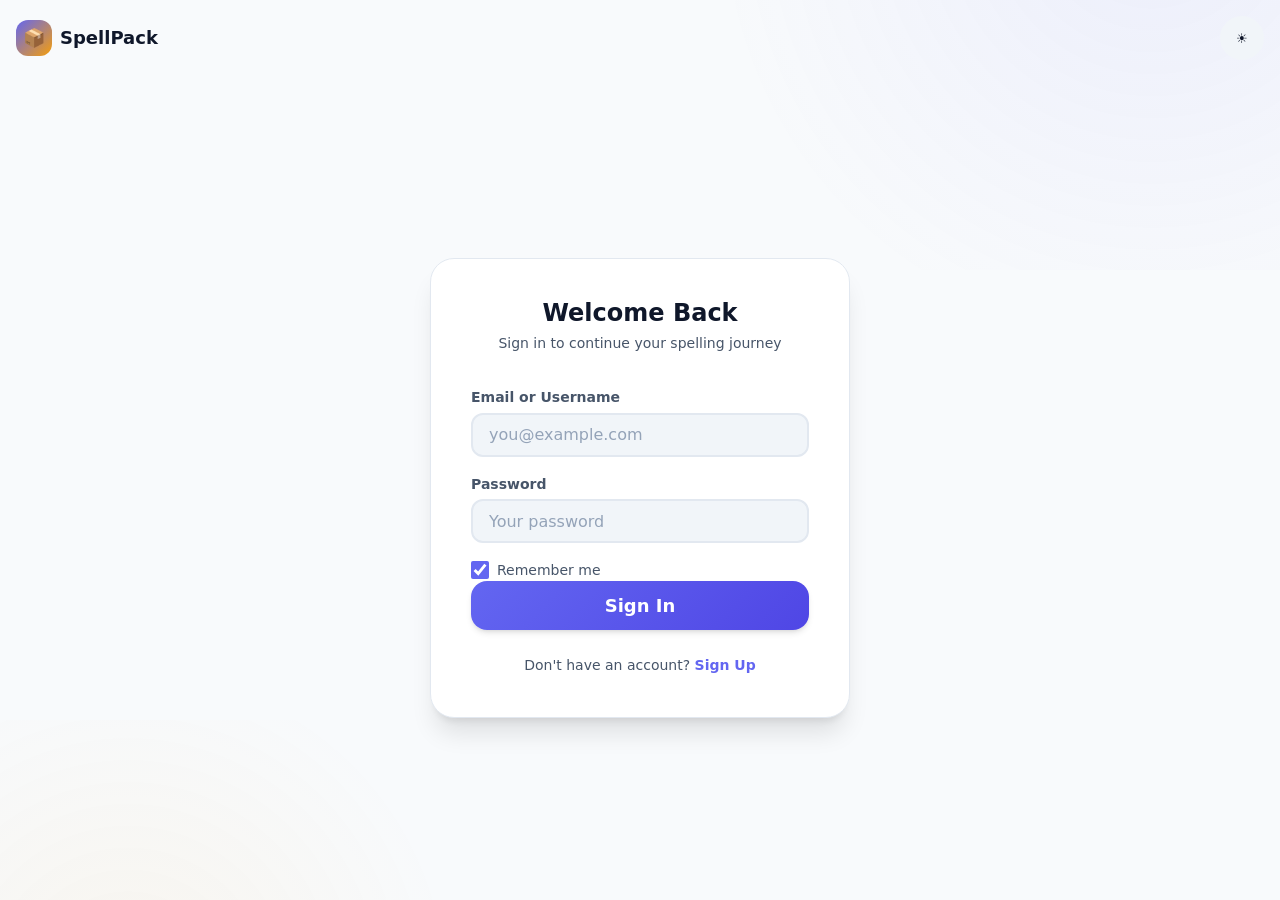
==== game frontend/dashboard.html @ a52f3a6e "first push" ====
<!DOCTYPE html>
<html lang="en">
<head>
  <meta charset="UTF-8">
  <meta name="viewport" content="width=device-width, initial-scale=1.0, viewport-fit=cover">
  <title>Dashboard - SpellPack</title>
  <link rel="stylesheet" href="css/style.css">
  <link rel="stylesheet" href="css/dashboard.css">
  <script>
    document.documentElement.setAttribute('data-theme', localStorage.getItem('theme') || 'light');
  </script>
</head>
<body>
  <div class="app-shell dashboard-page">
    <header class="app-header">
      <div class="app-header__brand">
        <span class="app-header__brand-icon">📦</span>
        SpellPack
      </div>
      <div class="app-header__actions">
        <button id="theme-toggle" class="btn-icon theme-toggle" aria-label="Toggle dark mode">
          <span class="theme-toggle__icon theme-toggle__icon--sun">☀️</span>
          <span class="theme-toggle__icon theme-toggle__icon--moon">🌙</span>
        </button>
      </div>
    </header>

    <main class="app-main">
      <div id="dashboard-loading" class="loading-screen">
        <div class="spinner"></div>
        <p class="text-muted">Loading dashboard...</p>
      </div>

      <div id="dashboard-content" hidden>
        <section class="dashboard-greeting">
          <h2 id="user-greeting">Welcome back!</h2>
          <p>Ready to pack some letters today?</p>
        </section>

        <section class="stats-grid">
          <div class="stat-card">
            <span class="stat-card__icon stat-card__icon--level">🎯</span>
            <span class="stat-card__label">Current Level</span>
            <span class="stat-card__value" id="stat-level">1</span>
          </div>
          <div class="stat-card">
            <span class="stat-card__icon stat-card__icon--score">⭐</span>
            <span class="stat-card__label">Total Score</span>
            <span class="stat-card__value" id="stat-score">0</span>
          </div>
          <div class="stat-card">
            <span class="stat-card__icon stat-card__icon--completed">✅</span>
            <span class="stat-card__label">Completed</span>
            <span class="stat-card__value" id="stat-completed">0</span>
          </div>
          <div class="stat-card">
            <span class="stat-card__icon stat-card__icon--streak">📊</span>
            <span class="stat-card__label">Total Levels</span>
            <span class="stat-card__value" id="stat-total">210</span>
          </div>
        </section>

        <section class="action-cards">
          <a href="#" id="continue-game" class="action-card action-card--continue">
            <span class="action-card__icon">▶️</span>
            <div class="action-card__content">
              <div class="action-card__title">Continue Game</div>
              <div class="action-card__subtitle">Resume at <span id="continue-level">Level 1</span></div>
            </div>
            <span class="action-card__arrow">›</span>
          </a>
          <a href="game.html" id="play-new" class="action-card action-card--primary">
            <span class="action-card__icon">🎮</span>
            <div class="action-card__content">
              <div class="action-card__title">Play Game</div>
              <div class="action-card__subtitle">Start spelling and packing letters</div>
            </div>
            <span class="action-card__arrow">›</span>
          </a>
        </section>

        <section class="progress-section">
          <div class="progress-section__header">
            <h3>Your Progress</h3>
            <span class="progress-section__percent" id="progress-percent">0%</span>
          </div>
          <div class="progress-bar">
            <div class="progress-bar__fill" id="progress-fill" style="width: 0%"></div>
          </div>
          <div class="progress-section__footer">
            <span id="progress-completed">0 completed</span>
            <span id="progress-remaining">210 remaining</span>
          </div>
        </section>

        <section class="level-preview">
          <h3>Level Map</h3>
          <div class="level-preview__grid" id="level-preview-grid"></div>
        </section>
      </div>
    </main>

    <nav class="bottom-nav" aria-label="Main navigation">
      <a href="dashboard.html" class="bottom-nav__item active" data-page="dashboard">
        <svg viewBox="0 0 24 24" fill="none" stroke="currentColor" stroke-width="2"><path d="M3 9l9-7 9 7v11a2 2 0 01-2 2H5a2 2 0 01-2-2z"/><polyline points="9 22 9 12 15 12 15 22"/></svg>
        Home
      </a>
      <a href="game.html" class="bottom-nav__item" data-page="game">
        <svg viewBox="0 0 24 24" fill="none" stroke="currentColor" stroke-width="2"><rect x="2" y="6" width="20" height="12" rx="2"/><line x1="6" y1="12" x2="10" y2="12"/><line x1="8" y1="10" x2="8" y2="14"/></svg>
        Play
      </a>
      <a href="profile.html" class="bottom-nav__item" data-page="profile">
        <svg viewBox="0 0 24 24" fill="none" stroke="currentColor" stroke-width="2"><path d="M20 21v-2a4 4 0 00-4-4H8a4 4 0 00-4 4v2"/><circle cx="12" cy="7" r="4"/></svg>
        Profile
      </a>
    </nav>
  </div>

  <script src="js/api.js"></script>
  <script src="js/dashboard.js"></script>
</body>
</html>
---- game frontend/css/style.css ----
/**
 * Global Styles - Theme, typography, layout utilities
 */

:root {
  --color-primary: #6366f1;
  --color-primary-dark: #4f46e5;
  --color-primary-light: #818cf8;
  --color-secondary: #f59e0b;
  --color-secondary-dark: #d97706;
  --color-success: #10b981;
  --color-error: #ef4444;
  --color-warning: #f59e0b;
  --bg-primary: #f8fafc;
  --bg-secondary: #ffffff;
  --bg-tertiary: #f1f5f9;
  --bg-card: #ffffff;
  --bg-overlay: rgba(15, 23, 42, 0.5);
  --text-primary: #0f172a;
  --text-secondary: #475569;
  --text-muted: #94a3b8;
  --text-inverse: #ffffff;
  --border-color: #e2e8f0;
  --border-radius-sm: 0.5rem;
  --border-radius-md: 0.75rem;
  --border-radius-lg: 1rem;
  --border-radius-xl: 1.5rem;
  --border-radius-full: 9999px;
  --shadow-sm: 0 1px 2px rgba(0, 0, 0, 0.05);
  --shadow-md: 0 4px 6px -1px rgba(0, 0, 0, 0.1), 0 2px 4px -2px rgba(0, 0, 0, 0.1);
  --shadow-lg: 0 10px 15px -3px rgba(0, 0, 0, 0.1), 0 4px 6px -4px rgba(0, 0, 0, 0.1);
  --shadow-xl: 0 20px 25px -5px rgba(0, 0, 0, 0.1), 0 8px 10px -6px rgba(0, 0, 0, 0.1);
  --font-family: 'Segoe UI', system-ui, -apple-system, BlinkMacSystemFont, sans-serif;
  --font-size-xs: clamp(0.7rem, 1.5vw, 0.75rem);
  --font-size-sm: clamp(0.8rem, 2vw, 0.875rem);
  --font-size-base: clamp(0.9rem, 2.5vw, 1rem);
  --font-size-lg: clamp(1rem, 3vw, 1.125rem);
  --font-size-xl: clamp(1.15rem, 3.5vw, 1.25rem);
  --font-size-2xl: clamp(1.35rem, 4vw, 1.5rem);
  --font-size-3xl: clamp(1.75rem, 5vw, 2rem);
  --font-size-4xl: clamp(2rem, 6vw, 2.75rem);
  --spacing-xs: 0.25rem;
  --spacing-sm: 0.5rem;
  --spacing-md: 1rem;
  --spacing-lg: 1.5rem;
  --spacing-xl: 2rem;
  --spacing-2xl: 3rem;
  --transition-fast: 150ms ease;
  --transition-base: 250ms ease;
  --transition-slow: 400ms ease;
  --header-height: 3.5rem;
  --bottom-nav-height: 4rem;
  --touch-target: 44px;
}

[data-theme='dark'] {
  --color-primary: #818cf8;
  --color-primary-dark: #6366f1;
  --color-primary-light: #a5b4fc;
  --bg-primary: #0f172a;
  --bg-secondary: #1e293b;
  --bg-tertiary: #334155;
  --bg-card: #1e293b;
  --bg-overlay: rgba(0, 0, 0, 0.7);
  --text-primary: #f1f5f9;
  --text-secondary: #cbd5e1;
  --text-muted: #64748b;
  --border-color: #334155;
  --shadow-sm: 0 1px 2px rgba(0, 0, 0, 0.3);
  --shadow-md: 0 4px 6px -1px rgba(0, 0, 0, 0.4);
  --shadow-lg: 0 10px 15px -3px rgba(0, 0, 0, 0.4);
  --shadow-xl: 0 20px 25px -5px rgba(0, 0, 0, 0.5);
}

*, *::before, *::after { box-sizing: border-box; margin: 0; padding: 0; }

html {
  font-size: 16px;
  -webkit-text-size-adjust: 100%;
  scroll-behavior: smooth;
}

body {
  font-family: var(--font-family);
  font-size: var(--font-size-base);
  line-height: 1.6;
  color: var(--text-primary);
  background-color: var(--bg-primary);
  min-height: 100vh;
  min-height: 100dvh;
  overflow-x: hidden;
  -webkit-font-smoothing: antialiased;
}

img, svg { display: block; max-width: 100%; }
a { color: var(--color-primary); text-decoration: none; transition: color var(--transition-fast); }
a:hover { color: var(--color-primary-dark); }
button { font-family: inherit; cursor: pointer; border: none; background: none; }
input, textarea, select { font-family: inherit; font-size: inherit; }
ul, ol { list-style: none; }

.app-shell {
  display: flex;
  flex-direction: column;
  width: 100%;
  max-width: 100vw;
  min-height: 100vh;
  min-height: 100dvh;
  overflow: hidden;
}

.app-main {
  flex: 1;
  display: flex;
  flex-direction: column;
  overflow-y: auto;
  overflow-x: hidden;
  -webkit-overflow-scrolling: touch;
}

h1, h2, h3, h4 { line-height: 1.2; font-weight: 700; color: var(--text-primary); }
h1 { font-size: var(--font-size-4xl); }
h2 { font-size: var(--font-size-3xl); }
h3 { font-size: var(--font-size-2xl); }
h4 { font-size: var(--font-size-xl); }
p { color: var(--text-secondary); }
.text-muted { color: var(--text-muted); }
.text-center { text-align: center; }

.btn {
  display: inline-flex;
  align-items: center;
  justify-content: center;
  gap: var(--spacing-sm);
  min-height: var(--touch-target);
  min-width: var(--touch-target);
  padding: 0.625rem 1.25rem;
  font-size: var(--font-size-base);
  font-weight: 600;
  border-radius: var(--border-radius-md);
  transition: all var(--transition-base);
  white-space: nowrap;
  user-select: none;
  -webkit-tap-highlight-color: transparent;
}

.btn:disabled, .btn.loading { opacity: 0.6; cursor: not-allowed; pointer-events: none; }

.btn-primary {
  background: linear-gradient(135deg, var(--color-primary), var(--color-primary-dark));
  color: var(--text-inverse);
  box-shadow: var(--shadow-md);
}

.btn-primary:hover:not(:disabled) { transform: translateY(-2px); box-shadow: var(--shadow-lg); }
.btn-primary:active:not(:disabled) { transform: translateY(0); }

.btn-secondary {
  background: var(--bg-tertiary);
  color: var(--text-primary);
  border: 1px solid var(--border-color);
}

.btn-secondary:hover:not(:disabled) { background: var(--border-color); }

.btn-outline {
  background: transparent;
  color: var(--color-primary);
  border: 2px solid var(--color-primary);
}

.btn-outline:hover:not(:disabled) { background: var(--color-primary); color: var(--text-inverse); }
.btn-success { background: linear-gradient(135deg, var(--color-success), #059669); color: var(--text-inverse); box-shadow: var(--shadow-md); }
.btn-danger { background: var(--color-error); color: var(--text-inverse); }
.btn-lg { padding: 0.875rem 1.75rem; font-size: var(--font-size-lg); border-radius: var(--border-radius-lg); }
.btn-sm { padding: 0.375rem 0.875rem; font-size: var(--font-size-sm); min-height: 36px; }
.btn-block { width: 100%; }

.btn-icon {
  width: var(--touch-target);
  height: var(--touch-target);
  padding: 0;
  border-radius: var(--border-radius-full);
  background: var(--bg-tertiary);
  color: var(--text-primary);
  flex-shrink: 0;
}

.btn-icon:hover { background: var(--border-color); }
.btn-icon svg { width: 1.25rem; height: 1.25rem; }

.form-group { display: flex; flex-direction: column; gap: var(--spacing-xs); margin-bottom: var(--spacing-md); }
.form-group label { font-size: var(--font-size-sm); font-weight: 600; color: var(--text-secondary); }

.form-group input {
  width: 100%;
  min-height: var(--touch-target);
  padding: 0.625rem 1rem;
  background: var(--bg-tertiary);
  border: 2px solid var(--border-color);
  border-radius: var(--border-radius-md);
  color: var(--text-primary);
  transition: border-color var(--transition-fast), box-shadow var(--transition-fast);
}

.form-group input:focus {
  outline: none;
  border-color: var(--color-primary);
  box-shadow: 0 0 0 3px rgba(99, 102, 241, 0.2);
}

.form-group input::placeholder { color: var(--text-muted); }

.form-error {
  background: rgba(239, 68, 68, 0.1);
  color: var(--color-error);
  padding: var(--spacing-sm) var(--spacing-md);
  border-radius: var(--border-radius-md);
  font-size: var(--font-size-sm);
  margin-bottom: var(--spacing-md);
  border: 1px solid rgba(239, 68, 68, 0.3);
}

.form-checkbox { display: flex; align-items: center; gap: var(--spacing-sm); font-size: var(--font-size-sm); color: var(--text-secondary); cursor: pointer; }
.form-checkbox input { width: 1.125rem; height: 1.125rem; accent-color: var(--color-primary); }

.card {
  background: var(--bg-card);
  border-radius: var(--border-radius-lg);
  border: 1px solid var(--border-color);
  box-shadow: var(--shadow-sm);
  padding: var(--spacing-lg);
}

.app-header {
  display: flex;
  align-items: center;
  justify-content: space-between;
  height: var(--header-height);
  padding: 0 var(--spacing-md);
  background: var(--bg-secondary);
  border-bottom: 1px solid var(--border-color);
  flex-shrink: 0;
  z-index: 100;
}

.app-header__brand { display: flex; align-items: center; gap: var(--spacing-sm); font-weight: 700; font-size: var(--font-size-lg); color: var(--text-primary); }

.app-header__brand-icon {
  width: 2rem;
  height: 2rem;
  background: linear-gradient(135deg, var(--color-primary), var(--color-secondary));
  border-radius: var(--border-radius-sm);
  display: flex;
  align-items: center;
  justify-content: center;
  font-size: 1rem;
}

.app-header__actions { display: flex; align-items: center; gap: var(--spacing-sm); }

.bottom-nav {
  display: flex;
  align-items: stretch;
  height: var(--bottom-nav-height);
  background: var(--bg-secondary);
  border-top: 1px solid var(--border-color);
  flex-shrink: 0;
  z-index: 100;
  padding-bottom: env(safe-area-inset-bottom, 0);
}

.bottom-nav__item {
  flex: 1;
  display: flex;
  flex-direction: column;
  align-items: center;
  justify-content: center;
  gap: 0.125rem;
  color: var(--text-muted);
  font-size: var(--font-size-xs);
  font-weight: 500;
  transition: color var(--transition-fast);
  min-height: var(--touch-target);
}

.bottom-nav__item svg { width: 1.375rem; height: 1.375rem; }
.bottom-nav__item.active, .bottom-nav__item:hover { color: var(--color-primary); }

.theme-toggle { position: relative; width: var(--touch-target); height: var(--touch-target); }
.theme-toggle__icon { position: absolute; inset: 0; display: flex; align-items: center; justify-content: center; transition: opacity var(--transition-base), transform var(--transition-base); }
.theme-toggle__icon--sun { opacity: 1; transform: rotate(0deg); }
.theme-toggle__icon--moon { opacity: 0; transform: rotate(-90deg); }
[data-theme='dark'] .theme-toggle__icon--sun { opacity: 0; transform: rotate(90deg); }
[data-theme='dark'] .theme-toggle__icon--moon { opacity: 1; transform: rotate(0deg); }

.toast-container {
  position: fixed;
  top: calc(var(--header-height) + var(--spacing-sm));
  left: 50%;
  transform: translateX(-50%);
  z-index: 1000;
  display: flex;
  flex-direction: column;
  gap: var(--spacing-sm);
  width: min(90vw, 400px);
  pointer-events: none;
}

.toast {
  padding: var(--spacing-md) var(--spacing-lg);
  border-radius: var(--border-radius-md);
  font-size: var(--font-size-sm);
  font-weight: 500;
  box-shadow: var(--shadow-lg);
  animation: toastIn var(--transition-slow) ease forwards;
  pointer-events: auto;
}

.toast--success { background: var(--color-success); color: white; }
.toast--error { background: var(--color-error); color: white; }
.toast--info { background: var(--color-primary); color: white; }

@keyframes toastIn { from { opacity: 0; transform: translateY(-1rem); } to { opacity: 1; transform: translateY(0); } }
@keyframes toastOut { to { opacity: 0; transform: translateY(-1rem); } }
@keyframes spin { to { transform: rotate(360deg); } }
@keyframes fadeIn { from { opacity: 0; } to { opacity: 1; } }
@keyframes slideUp { from { opacity: 0; transform: translateY(1.5rem); } to { opacity: 1; transform: translateY(0); } }
@keyframes pulse { 0%, 100% { transform: scale(1); } 50% { transform: scale(1.05); } }
@keyframes shake { 0%, 100% { transform: translateX(0); } 20%, 60% { transform: translateX(-6px); } 40%, 80% { transform: translateX(6px); } }

.spinner { width: 2rem; height: 2rem; border: 3px solid var(--border-color); border-top-color: var(--color-primary); border-radius: 50%; animation: spin 0.8s linear infinite; }
.loading-screen { display: flex; flex-direction: column; align-items: center; justify-content: center; gap: var(--spacing-md); flex: 1; min-height: 50vh; }
.hidden { display: none !important; }
.sr-only { position: absolute; width: 1px; height: 1px; padding: 0; margin: -1px; overflow: hidden; clip: rect(0, 0, 0, 0); white-space: nowrap; border: 0; }
.container { width: 100%; max-width: 1200px; margin: 0 auto; padding: 0 var(--spacing-md); }
---- game frontend/css/dashboard.css ----
/**
 * Dashboard & Profile Page Styles
 */

.dashboard-page .app-main,
.profile-page .app-main {
  padding: var(--spacing-md);
  gap: var(--spacing-md);
}

.dashboard-greeting { animation: slideUp 0.4s ease forwards; }
.dashboard-greeting h2 { font-size: var(--font-size-2xl); margin-bottom: var(--spacing-xs); }
.dashboard-greeting p { font-size: var(--font-size-sm); }

.stats-grid {
  display: grid;
  grid-template-columns: repeat(2, 1fr);
  gap: var(--spacing-md);
  animation: slideUp 0.5s ease forwards;
}

.stat-card {
  background: var(--bg-card);
  border: 1px solid var(--border-color);
  border-radius: var(--border-radius-lg);
  padding: var(--spacing-md);
  display: flex;
  flex-direction: column;
  gap: var(--spacing-xs);
  transition: transform var(--transition-base);
}

.stat-card:hover { transform: translateY(-2px); }

.stat-card__icon {
  width: 2.25rem;
  height: 2.25rem;
  border-radius: var(--border-radius-sm);
  display: flex;
  align-items: center;
  justify-content: center;
  font-size: 1.125rem;
}

.stat-card__icon--level { background: rgba(99, 102, 241, 0.15); }
.stat-card__icon--score { background: rgba(245, 158, 11, 0.15); }
.stat-card__icon--completed { background: rgba(16, 185, 129, 0.15); }
.stat-card__icon--streak { background: rgba(239, 68, 68, 0.15); }

.stat-card__label {
  font-size: var(--font-size-xs);
  color: var(--text-muted);
  font-weight: 500;
  text-transform: uppercase;
  letter-spacing: 0.05em;
}

.stat-card__value { font-size: var(--font-size-2xl); font-weight: 700; color: var(--text-primary); line-height: 1; }

.action-cards { display: flex; flex-direction: column; gap: var(--spacing-md); animation: slideUp 0.6s ease forwards; }

.action-card {
  display: flex;
  align-items: center;
  gap: var(--spacing-md);
  padding: var(--spacing-lg);
  background: var(--bg-card);
  border: 1px solid var(--border-color);
  border-radius: var(--border-radius-lg);
  cursor: pointer;
  transition: all var(--transition-base);
  text-decoration: none;
  color: inherit;
  min-height: var(--touch-target);
}

.action-card:hover { transform: translateY(-2px); box-shadow: var(--shadow-md); border-color: var(--color-primary); }

.action-card--primary {
  background: linear-gradient(135deg, var(--color-primary), var(--color-primary-dark));
  border: none;
  color: var(--text-inverse);
}

.action-card--primary .action-card__subtitle { color: rgba(255, 255, 255, 0.8); }

.action-card--continue {
  background: linear-gradient(135deg, var(--color-secondary), var(--color-secondary-dark));
  border: none;
  color: var(--text-inverse);
}

.action-card--continue .action-card__subtitle { color: rgba(255, 255, 255, 0.85); }

.action-card__icon {
  width: 3rem;
  height: 3rem;
  border-radius: var(--border-radius-md);
  background: rgba(255, 255, 255, 0.2);
  display: flex;
  align-items: center;
  justify-content: center;
  font-size: 1.5rem;
  flex-shrink: 0;
}

.action-card__content { flex: 1; min-width: 0; }
.action-card__title { font-size: var(--font-size-lg); font-weight: 700; margin-bottom: 0.125rem; }
.action-card__subtitle { font-size: var(--font-size-sm); color: var(--text-secondary); }
.action-card__arrow { font-size: var(--font-size-xl); opacity: 0.6; flex-shrink: 0; }

.progress-section {
  background: var(--bg-card);
  border: 1px solid var(--border-color);
  border-radius: var(--border-radius-lg);
  padding: var(--spacing-lg);
  animation: slideUp 0.7s ease forwards;
}

.progress-section__header { display: flex; justify-content: space-between; align-items: center; margin-bottom: var(--spacing-md); }
.progress-section__header h3 { font-size: var(--font-size-lg); }
.progress-section__percent { font-size: var(--font-size-sm); font-weight: 700; color: var(--color-primary); }

.progress-bar { height: 0.625rem; background: var(--bg-tertiary); border-radius: var(--border-radius-full); overflow: hidden; }
.progress-bar__fill { height: 100%; background: linear-gradient(90deg, var(--color-primary), var(--color-secondary)); border-radius: var(--border-radius-full); transition: width var(--transition-slow); }
.progress-section__footer { display: flex; justify-content: space-between; margin-top: var(--spacing-sm); font-size: var(--font-size-xs); color: var(--text-muted); }

.level-preview { animation: slideUp 0.8s ease forwards; }
.level-preview h3 { font-size: var(--font-size-lg); margin-bottom: var(--spacing-md); }

.level-preview__grid {
  display: grid;
  grid-template-columns: repeat(auto-fill, minmax(3rem, 1fr));
  gap: var(--spacing-sm);
  max-height: 12rem;
  overflow-y: auto;
}

.level-preview__item {
  aspect-ratio: 1;
  display: flex;
  align-items: center;
  justify-content: center;
  border-radius: var(--border-radius-sm);
  font-size: var(--font-size-xs);
  font-weight: 700;
  background: var(--bg-tertiary);
  color: var(--text-muted);
  border: 1px solid var(--border-color);
}

.level-preview__item--completed { background: rgba(16, 185, 129, 0.15); color: var(--color-success); border-color: var(--color-success); }
.level-preview__item--current { background: var(--color-primary); color: white; border-color: var(--color-primary); animation: pulse 2s ease infinite; }

/* Profile Page */
.profile-card {
  background: var(--bg-card);
  border: 1px solid var(--border-color);
  border-radius: var(--border-radius-xl);
  padding: var(--spacing-xl);
  text-align: center;
  animation: slideUp 0.4s ease forwards;
}

.profile-avatar {
  width: clamp(4rem, 15vw, 6rem);
  height: clamp(4rem, 15vw, 6rem);
  border-radius: 50%;
  background: linear-gradient(135deg, var(--color-primary), var(--color-secondary));
  display: flex;
  align-items: center;
  justify-content: center;
  font-size: clamp(1.5rem, 5vw, 2.5rem);
  font-weight: 700;
  color: white;
  margin: 0 auto var(--spacing-md);
  box-shadow: var(--shadow-lg);
}

.profile-name { font-size: var(--font-size-2xl); margin-bottom: var(--spacing-xs); }
.profile-username { font-size: var(--font-size-sm); color: var(--text-muted); margin-bottom: var(--spacing-lg); }

.profile-details { display: flex; flex-direction: column; gap: var(--spacing-md); text-align: left; margin-bottom: var(--spacing-xl); }

.profile-detail {
  display: flex;
  align-items: center;
  gap: var(--spacing-md);
  padding: var(--spacing-md);
  background: var(--bg-tertiary);
  border-radius: var(--border-radius-md);
}

.profile-detail__icon { font-size: 1.25rem; flex-shrink: 0; }
.profile-detail__content { flex: 1; min-width: 0; }
.profile-detail__label { font-size: var(--font-size-xs); color: var(--text-muted); text-transform: uppercase; letter-spacing: 0.05em; }
.profile-detail__value { font-size: var(--font-size-base); font-weight: 600; color: var(--text-primary); word-break: break-word; }

@media (min-width: 768px) {
  .dashboard-page .app-main,
  .profile-page .app-main { max-width: 720px; margin: 0 auto; width: 100%; }
  .stats-grid { grid-template-columns: repeat(4, 1fr); }
}

@media (orientation: landscape) and (max-height: 500px) {
  .level-preview { display: none; }
}
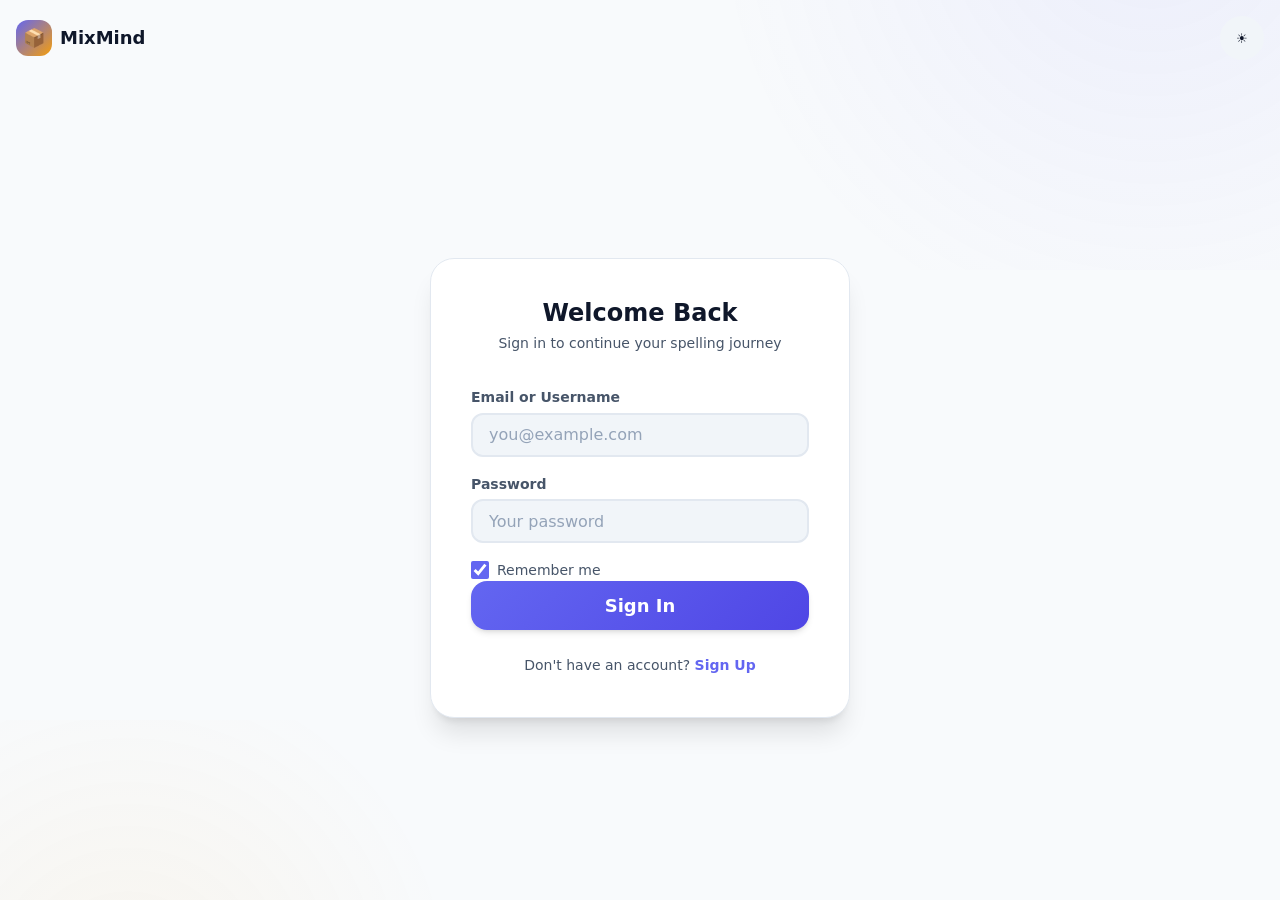
==== commit cfea4300: "spelling checked" ====
--- a/game frontend/dashboard.html
+++ b/game frontend/dashboard.html
@@ -3,7 +3,7 @@
 <head>
   <meta charset="UTF-8">
   <meta name="viewport" content="width=device-width, initial-scale=1.0, viewport-fit=cover">
-  <title>Dashboard - SpellPack</title>
+  <title>Dashboard - MixMind</title>
   <link rel="stylesheet" href="css/style.css">
   <link rel="stylesheet" href="css/dashboard.css">
   <script>
@@ -15,7 +15,7 @@
     <header class="app-header">
       <div class="app-header__brand">
         <span class="app-header__brand-icon">📦</span>
-        SpellPack
+        MixMind
       </div>
       <div class="app-header__actions">
         <button id="theme-toggle" class="btn-icon theme-toggle" aria-label="Toggle dark mode">
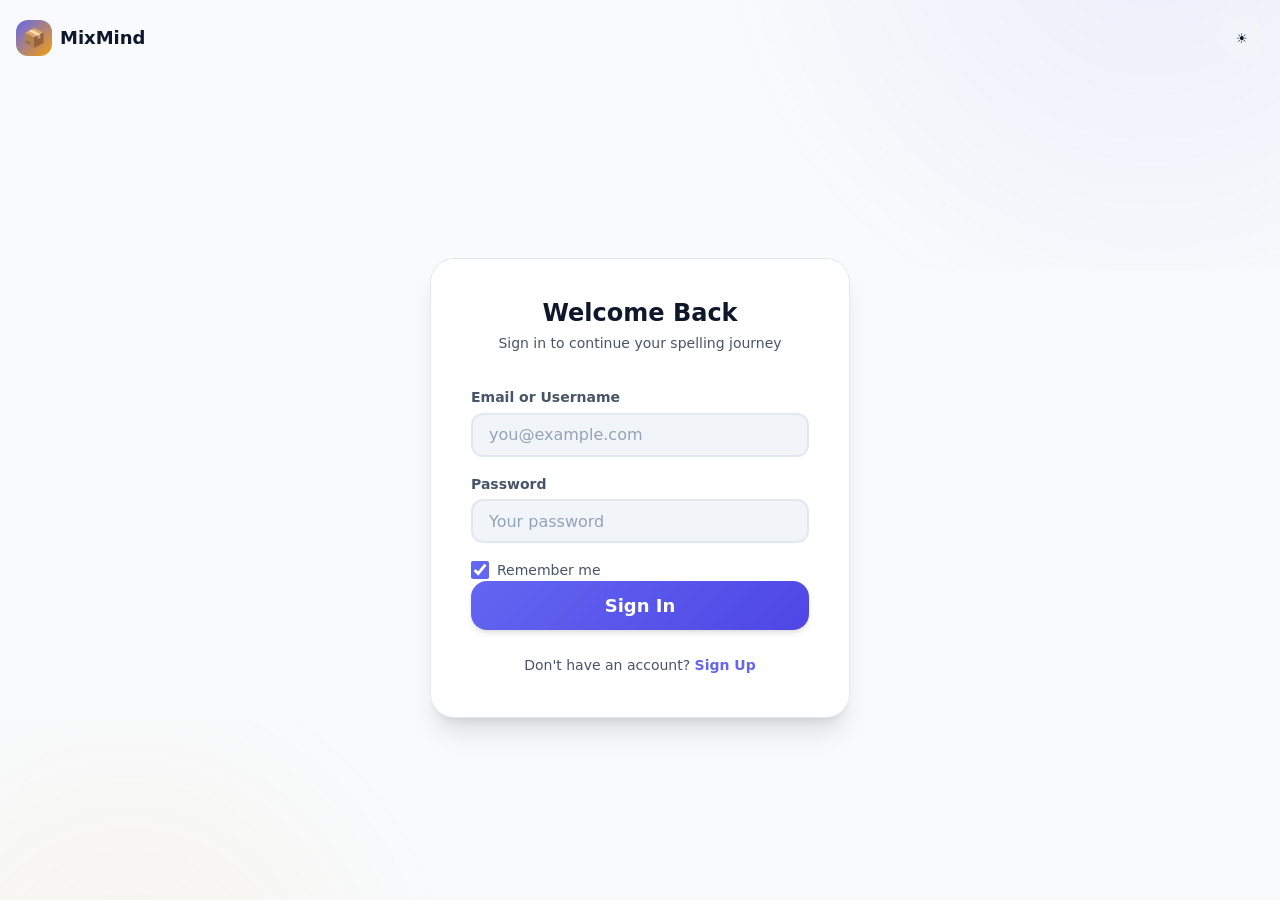
==== commit 47895155: "mvp" ====
--- a/game frontend/dashboard.html
+++ b/game frontend/dashboard.html
@@ -26,10 +26,7 @@
     </header>
 
     <main class="app-main">
-      <div id="dashboard-loading" class="loading-screen">
-        <div class="spinner"></div>
-        <p class="text-muted">Loading dashboard...</p>
-      </div>
+      
 
       <div id="dashboard-content" hidden>
         <section class="dashboard-greeting">
